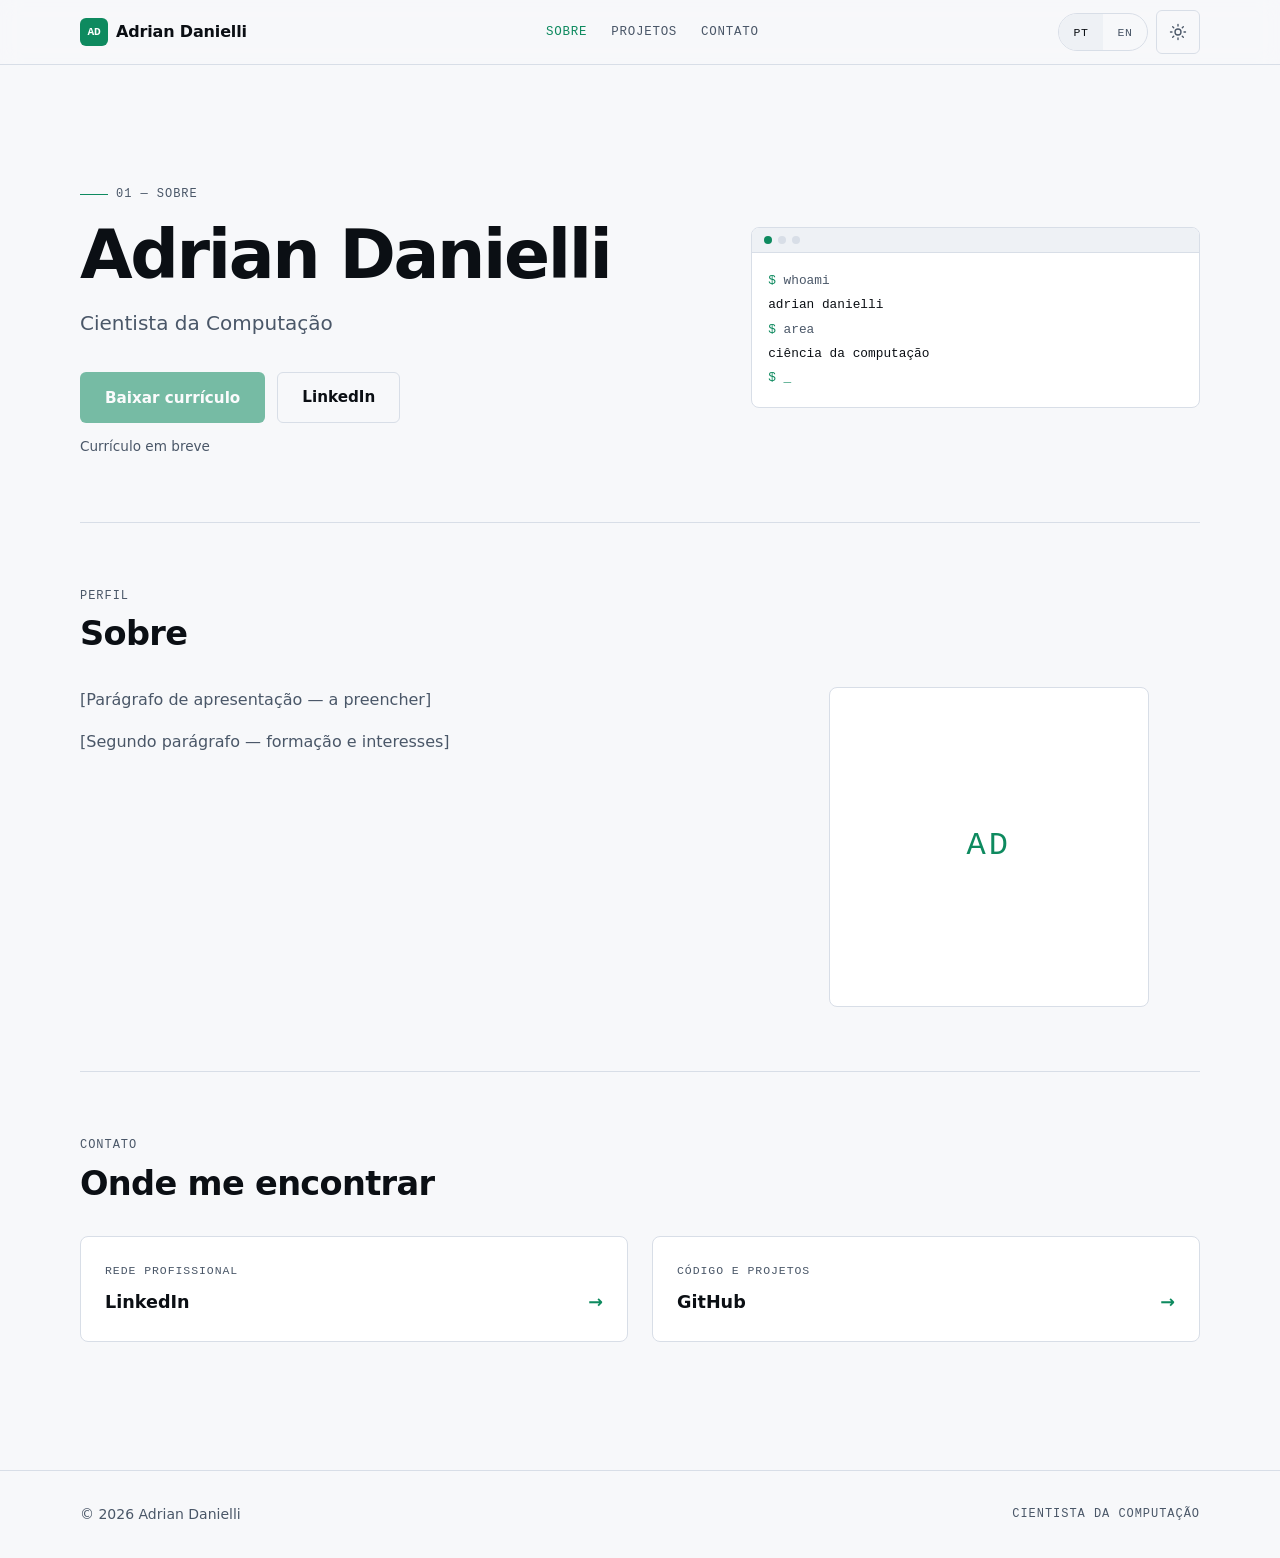
==== index.html @ 0a2da159 "feat: site pessoal com três páginas em PT e EN" ====
<!doctype html>
<html lang="pt-BR">
<head>
  <meta charset="utf-8">
  <meta name="viewport" content="width=device-width, initial-scale=1">
  <title>Adrian Danielli — Cientista da Computação</title>
  <meta name="description" content="Portfólio de Adrian Danielli, Cientista da Computação. Projetos, formação e contato.">
  <link rel="canonical" href="https://danielli-adrian.github.io/">
  <link rel="icon" href="./favicon.svg" type="image/svg+xml">
  <link rel="alternate" hreflang="pt-BR" href="https://danielli-adrian.github.io/">
  <link rel="alternate" hreflang="en" href="https://danielli-adrian.github.io/en/">
  <link rel="alternate" hreflang="x-default" href="https://danielli-adrian.github.io/">

  <meta property="og:type" content="website">
  <meta property="og:title" content="Adrian Danielli — Cientista da Computação">
  <meta property="og:description" content="Portfólio de Adrian Danielli, Cientista da Computação. Projetos, formação e contato.">
  <meta property="og:url" content="https://danielli-adrian.github.io/">
  <meta property="og:image" content="https://danielli-adrian.github.io/assets/img/og-image.svg">
  <meta property="og:locale" content="pt_BR">
  <meta name="twitter:card" content="summary_large_image">

  <link rel="stylesheet" href="./assets/css/styles.css">
  <script type="application/ld+json">
  {
    "@context": "https://schema.org",
    "@type": "Person",
    "name": "Adrian Danielli",
    "jobTitle": "Cientista da Computação",
    "url": "https://danielli-adrian.github.io/",
    "sameAs": [
      "https://www.linkedin.com/in/adrian-danielli/",
      "https://github.com/Danielli-Adrian"
    ]
  }
  </script>
</head>
<body>
  <a class="skip-link" href="#conteudo">Pular para o conteúdo</a>

  <header class="site-header">
    <div class="container site-header__inner">
      <a class="brand" href="./index.html" aria-label="AD Adrian Danielli — início">
        <span class="brand__mark" aria-hidden="true">AD</span>
        <span class="brand__nome">Adrian Danielli</span>
      </a>

      <nav class="nav" id="menu-principal" aria-label="Principal">
        <ul class="nav__list">
          <li><a class="nav__link" href="./index.html" aria-current="page">Sobre</a></li>
          <li><a class="nav__link" href="./projetos.html">Projetos</a></li>
          <li><a class="nav__link" href="./contato.html">Contato</a></li>
        </ul>
      </nav>

      <div class="acoes-header">
        <div class="seletor-idioma" role="group" aria-label="Idioma">
          <a class="seletor-idioma__link" href="./index.html" aria-current="true" hreflang="pt-BR" lang="pt-BR">PT</a>
          <a class="seletor-idioma__link" href="./en/index.html" hreflang="en" lang="en">EN</a>
        </div>
        <button class="alternador-tema" type="button" aria-pressed="false" aria-label="Alternar tema">
          <svg class="icone-sol" width="18" height="18" viewBox="0 0 24 24" fill="none" stroke="currentColor" stroke-width="1.8" stroke-linecap="round" aria-hidden="true">
            <circle cx="12" cy="12" r="4"></circle>
            <path d="M12 2v2M12 20v2M4.9 4.9l1.4 1.4M17.7 17.7l1.4 1.4M2 12h2M20 12h2M4.9 19.1l1.4-1.4M17.7 6.3l1.4-1.4"></path>
          </svg>
          <svg class="icone-lua" width="18" height="18" viewBox="0 0 24 24" fill="none" stroke="currentColor" stroke-width="1.8" stroke-linecap="round" stroke-linejoin="round" aria-hidden="true">
            <path d="M21 12.8A8.5 8.5 0 1 1 11.2 3a6.6 6.6 0 0 0 9.8 9.8z"></path>
          </svg>
        </button>
        <button class="nav-toggle" type="button" aria-expanded="false" aria-controls="menu-principal" aria-label="Abrir menu">
          <span></span><span></span><span></span>
        </button>
      </div>
    </div>
  </header>

  <main id="conteudo">
    <section class="hero container">
      <div class="hero__grid">
        <div>
          <p class="hero__eyebrow mono">01 — Sobre</p>
          <h1 class="hero__titulo">Adrian Danielli</h1>
          <p class="hero__cargo">Cientista da Computação</p>

          <div class="hero__acoes">
            <button class="btn btn--primary" type="button" disabled aria-describedby="curriculo-nota">Baixar currículo</button>
            <a class="btn btn--ghost" href="https://www.linkedin.com/in/adrian-danielli/" target="_blank" rel="noopener noreferrer">LinkedIn</a>
          </div>
          <p class="hero__nota" id="curriculo-nota">Currículo em breve</p>
        </div>

        <div class="terminal" aria-hidden="true">
          <div class="terminal__barra">
            <span class="terminal__ponto"></span>
            <span class="terminal__ponto"></span>
            <span class="terminal__ponto"></span>
          </div>
          <div class="terminal__corpo">
            <span class="terminal__linha"><span class="terminal__prompt">$</span> whoami</span>
            <span class="terminal__linha terminal__linha--saida">adrian danielli</span>
            <span class="terminal__linha"><span class="terminal__prompt">$</span> area</span>
            <span class="terminal__linha terminal__linha--saida">ciência da computação</span>
            <span class="terminal__linha"><span class="terminal__prompt">$</span> <span class="terminal__cursor">_</span></span>
          </div>
        </div>
      </div>
    </section>

    <section class="section container" aria-labelledby="sobre-titulo">
      <div class="section__cabecalho">
        <span class="section__eyebrow mono">Perfil</span>
        <h2 class="section__titulo" id="sobre-titulo">Sobre</h2>
      </div>

      <div class="sobre__grid">
        <div class="prose">
          <!-- TODO: preencher [BIO_P1] -->
          <p>[Parágrafo de apresentação — a preencher]</p>
          <!-- TODO: preencher [BIO_P2] -->
          <p>[Segundo parágrafo — formação e interesses]</p>
        </div>

        <!-- TODO: substituir pelo retrato quando houver [FOTO_ALT] -->
        <div class="foto-placeholder" role="img" aria-label="Foto de Adrian Danielli">AD</div>
      </div>
    </section>

    <section class="section container" aria-labelledby="links-titulo">
      <div class="section__cabecalho">
        <span class="section__eyebrow mono">Contato</span>
        <h2 class="section__titulo" id="links-titulo">Onde me encontrar</h2>
      </div>

      <div class="links__grid">
        <a class="cartao-link" href="https://www.linkedin.com/in/adrian-danielli/" target="_blank" rel="noopener noreferrer">
          <span class="cartao-link__rotulo">Rede profissional</span>
          <span class="cartao-link__titulo">LinkedIn <span class="cartao-link__seta" aria-hidden="true">→</span></span>
        </a>
        <a class="cartao-link" href="https://github.com/Danielli-Adrian" target="_blank" rel="noopener noreferrer">
          <span class="cartao-link__rotulo">Código e projetos</span>
          <span class="cartao-link__titulo">GitHub <span class="cartao-link__seta" aria-hidden="true">→</span></span>
        </a>
      </div>
    </section>
  </main>

  <footer class="site-footer">
    <div class="container site-footer__inner">
      <span>© 2026 Adrian Danielli</span>
      <span class="mono">Cientista da Computação</span>
    </div>
  </footer>

  <script src="./assets/js/main.js" defer></script>
</body>
</html>
---- assets/css/styles.css ----
/* =========================================================
   Tokens
   ========================================================= */
:root {
  --bg: #0B0F14;
  --surface: #121821;
  --surface-2: #172030;
  --border: #24303F;
  --text: #E6EDF3;
  --text-muted: #93A1B1;
  --accent: #3DDC97;
  --accent-strong: #2BC084;
  --on-accent: #04231A;

  --font-sans: system-ui, -apple-system, "Segoe UI", Roboto, Arial, sans-serif;
  --font-mono: ui-monospace, "Cascadia Code", Consolas, monospace;

  --space-1: 4px;  --space-2: 8px;  --space-3: 12px; --space-4: 16px;
  --space-5: 24px; --space-6: 32px; --space-7: 48px; --space-8: 64px;
  --space-9: 96px;

  --radius-sm: 6px; --radius-md: 8px; --radius-full: 999px;
  --container: 1120px;
  --transition: 180ms ease-out;
}

[data-theme="light"] {
  --bg: #F7F8FA;
  --surface: #FFFFFF;
  --surface-2: #EEF1F5;
  --border: #D8DEE7;
  --text: #0B0F14;
  --text-muted: #4A5768;
  --accent: #0E8A5F;
  --accent-strong: #0B7350;
  --on-accent: #FFFFFF;
}

/* =========================================================
   Reset e base
   ========================================================= */
*,
*::before,
*::after { box-sizing: border-box; }

html { scroll-behavior: smooth; }

body {
  margin: 0;
  background: var(--bg);
  color: var(--text);
  font-family: var(--font-sans);
  line-height: 1.65;
  -webkit-font-smoothing: antialiased;
}

img, svg { display: block; max-width: 100%; }

h1, h2, h3, p { margin: 0; }

a {
  color: var(--accent);
  text-decoration: none;
}

a:hover {
  text-decoration: underline;
  text-underline-offset: 3px;
}

:focus-visible {
  outline: 2px solid var(--accent);
  outline-offset: 3px;
  border-radius: 2px;
}

::selection {
  background: var(--accent);
  color: var(--on-accent);
}

.container {
  width: min(100% - 40px, var(--container));
  margin-inline: auto;
}

.mono {
  font-family: var(--font-mono);
  font-size: 0.75rem;
  letter-spacing: 0.08em;
  text-transform: uppercase;
}

.sr-only {
  position: absolute;
  width: 1px; height: 1px;
  padding: 0; margin: -1px;
  overflow: hidden;
  clip: rect(0 0 0 0);
  white-space: nowrap;
  border: 0;
}

.skip-link {
  position: absolute;
  top: -100px;
  left: var(--space-4);
  z-index: 100;
  padding: var(--space-3) var(--space-4);
  background: var(--accent);
  color: var(--on-accent);
  border-radius: var(--radius-sm);
  font-weight: 600;
}

.skip-link:focus { top: var(--space-4); }

/* =========================================================
   Header
   ========================================================= */
.site-header {
  position: sticky;
  top: 0;
  z-index: 50;
  background: var(--bg);
  background: color-mix(in srgb, var(--bg) 88%, transparent);
  backdrop-filter: blur(10px);
  border-bottom: 1px solid var(--border);
}

.site-header__inner {
  display: flex;
  align-items: center;
  justify-content: space-between;
  gap: var(--space-4);
  min-height: 64px;
}

.brand {
  display: inline-flex;
  align-items: center;
  gap: var(--space-2);
  color: var(--text);
  font-weight: 600;
  letter-spacing: -0.01em;
}

.brand:hover { text-decoration: none; }

.brand__mark {
  display: grid;
  place-items: center;
  width: 28px;
  height: 28px;
  background: var(--accent);
  color: var(--on-accent);
  border-radius: var(--radius-sm);
  font-family: var(--font-mono);
  font-size: 0.7rem;
  font-weight: 700;
}

.nav__list {
  display: flex;
  align-items: center;
  gap: var(--space-5);
  margin: 0;
  padding: 0;
  list-style: none;
}

.nav__link {
  display: inline-block;
  padding: var(--space-1) 0;
  color: var(--text-muted);
  font-family: var(--font-mono);
  font-size: 0.78rem;
  letter-spacing: 0.06em;
  text-transform: uppercase;
  transition: color var(--transition);
}

.nav__link:hover { color: var(--text); text-decoration: none; }

.nav__link[aria-current="page"] { color: var(--accent); }

.acoes-header {
  display: flex;
  align-items: center;
  gap: var(--space-2);
}

.seletor-idioma {
  display: inline-flex;
  border: 1px solid var(--border);
  border-radius: var(--radius-full);
  overflow: hidden;
}

.seletor-idioma__link {
  display: grid;
  place-items: center;
  min-width: 44px;
  min-height: 36px;
  padding: 0 var(--space-3);
  color: var(--text-muted);
  font-family: var(--font-mono);
  font-size: 0.72rem;
  letter-spacing: 0.06em;
}

.seletor-idioma__link:hover { color: var(--text); text-decoration: none; }

.seletor-idioma__link[aria-current] {
  background: var(--surface-2);
  color: var(--text);
}

.alternador-tema,
.nav-toggle {
  display: grid;
  place-items: center;
  width: 44px;
  height: 44px;
  padding: 0;
  background: transparent;
  color: var(--text-muted);
  border: 1px solid var(--border);
  border-radius: var(--radius-sm);
  cursor: pointer;
  transition: color var(--transition), border-color var(--transition);
}

.alternador-tema:hover,
.nav-toggle:hover {
  color: var(--accent);
  border-color: var(--accent);
}

.icone-sol { display: none; }
.icone-lua { display: block; }

[data-theme="light"] .icone-sol { display: block; }
[data-theme="light"] .icone-lua { display: none; }

.nav-toggle {
  display: none;
  width: 44px;
  height: 44px;
}

.nav-toggle span {
  display: block;
  width: 18px;
  height: 2px;
  background: currentColor;
  transition: transform var(--transition), opacity var(--transition);
}

.nav-toggle span + span { margin-top: 4px; }

.nav-toggle[aria-expanded="true"] span:nth-child(1) { transform: translateY(6px) rotate(45deg); }
.nav-toggle[aria-expanded="true"] span:nth-child(2) { opacity: 0; }
.nav-toggle[aria-expanded="true"] span:nth-child(3) { transform: translateY(-6px) rotate(-45deg); }

/* =========================================================
   Componentes
   ========================================================= */
.btn {
  display: inline-flex;
  align-items: center;
  justify-content: center;
  gap: var(--space-2);
  min-height: 44px;
  padding: var(--space-3) var(--space-5);
  border: 1px solid transparent;
  border-radius: var(--radius-sm);
  font-family: inherit;
  font-size: 0.95rem;
  font-weight: 600;
  cursor: pointer;
  transition: background var(--transition), border-color var(--transition), color var(--transition);
}

.btn:hover { text-decoration: none; }

.btn--primary {
  background: var(--accent);
  color: var(--on-accent);
}

.btn--primary:hover:not(:disabled) { background: var(--accent-strong); }

.btn--ghost {
  background: transparent;
  border-color: var(--border);
  color: var(--text);
}

.btn--ghost:hover { border-color: var(--accent); color: var(--accent); }

.btn:disabled {
  opacity: 0.55;
  cursor: not-allowed;
}

.btn:disabled:hover { background: var(--accent); color: var(--on-accent); }

.hero {
  padding-block: clamp(56px, 9vw, 112px) var(--space-8);
}

.hero__grid {
  display: grid;
  grid-template-columns: 1.15fr 0.85fr;
  align-items: center;
  gap: var(--space-8);
}

.hero__eyebrow {
  display: inline-flex;
  align-items: center;
  gap: var(--space-2);
  margin-bottom: var(--space-4);
  color: var(--text-muted);
}

.hero__eyebrow::before {
  content: "";
  width: 28px;
  height: 1px;
  background: var(--accent);
}

.hero__titulo {
  font-size: clamp(2.6rem, 6.5vw, 4.25rem);
  line-height: 1.04;
  letter-spacing: -0.035em;
  font-weight: 700;
}

.hero__cargo {
  margin-top: var(--space-4);
  color: var(--text-muted);
  font-size: clamp(1.05rem, 2vw, 1.25rem);
}

.hero__acoes {
  display: flex;
  flex-wrap: wrap;
  gap: var(--space-3);
  margin-top: var(--space-6);
}

.hero__nota {
  margin-top: var(--space-3);
  color: var(--text-muted);
  font-size: 0.85rem;
}

.terminal {
  background: var(--surface);
  border: 1px solid var(--border);
  border-radius: var(--radius-md);
  font-family: var(--font-mono);
  font-size: 0.8rem;
  line-height: 1.9;
  overflow: hidden;
}

.terminal__barra {
  display: flex;
  align-items: center;
  gap: 6px;
  padding: var(--space-2) var(--space-3);
  border-bottom: 1px solid var(--border);
  background: var(--surface-2);
}

.terminal__ponto {
  width: 8px;
  height: 8px;
  border-radius: var(--radius-full);
  background: var(--border);
}

.terminal__ponto:first-child { background: var(--accent); }

.terminal__corpo { padding: var(--space-4); }

.terminal__linha { display: block; color: var(--text-muted); }
.terminal__linha--saida { color: var(--text); }
.terminal__prompt { color: var(--accent); }

.terminal__cursor { color: var(--accent); }

.section {
  padding-block: var(--space-8);
  border-top: 1px solid var(--border);
}

.section__cabecalho { margin-bottom: var(--space-6); }

.section__eyebrow {
  display: block;
  margin-bottom: var(--space-2);
  color: var(--text-muted);
}

.section__titulo {
  font-size: clamp(1.6rem, 3vw, 2.1rem);
  line-height: 1.2;
  letter-spacing: -0.02em;
}

.sobre__grid {
  display: grid;
  grid-template-columns: 1.2fr 0.8fr;
  gap: var(--space-8);
  align-items: start;
}

.prose {
  max-width: 62ch;
  color: var(--text-muted);
}

.prose p + p { margin-top: var(--space-4); }

.foto-placeholder {
  display: grid;
  place-items: center;
  aspect-ratio: 1 / 1;
  width: 100%;
  max-width: 320px;
  margin-inline: auto;
  background: var(--surface);
  border: 1px solid var(--border);
  border-radius: var(--radius-md);
  color: var(--accent);
  font-family: var(--font-mono);
  font-size: 2rem;
  letter-spacing: 0.1em;
}

.links__grid,
.grade-projetos,
.grade-contato {
  display: grid;
  gap: var(--space-5);
}

.links__grid,
.grade-contato { grid-template-columns: repeat(2, minmax(0, 1fr)); }

.grade-projetos { grid-template-columns: repeat(3, minmax(0, 1fr)); }

.cartao-link,
.cartao-contato {
  display: flex;
  flex-direction: column;
  gap: var(--space-2);
  padding: var(--space-5);
  background: var(--surface);
  border: 1px solid var(--border);
  border-radius: var(--radius-md);
  color: var(--text);
  transition: border-color var(--transition), transform var(--transition);
}

.cartao-link:hover,
.cartao-contato:hover {
  border-color: var(--accent);
  text-decoration: none;
  transform: translateY(-2px);
}

.cartao-link__rotulo,
.cartao-contato__rotulo {
  color: var(--text-muted);
  font-family: var(--font-mono);
  font-size: 0.72rem;
  letter-spacing: 0.08em;
  text-transform: uppercase;
}

.cartao-link__titulo,
.cartao-contato__titulo {
  display: flex;
  align-items: center;
  justify-content: space-between;
  gap: var(--space-3);
  font-size: 1.1rem;
  font-weight: 600;
}

.cartao-link__seta { color: var(--accent); }

.card-projeto {
  display: flex;
  flex-direction: column;
  gap: var(--space-3);
  min-height: 200px;
  padding: var(--space-5);
  background: var(--surface);
  border: 1px solid var(--border);
  border-radius: var(--radius-md);
  transition: border-color var(--transition);
}

.card-projeto:hover { border-color: var(--accent); }

.card-projeto__titulo { font-size: 1.15rem; }

.card-projeto__desc { color: var(--text-muted); }

.card-projeto__link { margin-top: auto; font-weight: 600; }

.estado-vazio {
  max-width: 640px;
  margin-inline: auto;
  padding: var(--space-7) var(--space-5);
  border: 1px dashed var(--border);
  border-radius: var(--radius-md);
  text-align: center;
}

.estado-vazio__titulo {
  margin-bottom: var(--space-2);
  font-size: 1.25rem;
}

.estado-vazio__texto { color: var(--text-muted); }

.estado-vazio__acao { margin-top: var(--space-5); }

.pagina-topo { padding-block: var(--space-8) var(--space-6); }

.pagina-topo__titulo {
  font-size: clamp(2rem, 4.5vw, 3rem);
  line-height: 1.1;
  letter-spacing: -0.03em;
}

.pagina-topo__texto {
  margin-top: var(--space-4);
  max-width: 60ch;
  color: var(--text-muted);
}

.contato__curriculo {
  margin-top: var(--space-7);
  padding-top: var(--space-6);
  border-top: 1px solid var(--border);
}

.site-footer {
  margin-top: var(--space-8);
  padding-block: var(--space-6);
  border-top: 1px solid var(--border);
  color: var(--text-muted);
  font-size: 0.875rem;
}

.site-footer__inner {
  display: flex;
  flex-wrap: wrap;
  align-items: center;
  justify-content: space-between;
  gap: var(--space-3);
}

/* =========================================================
   Responsivo
   ========================================================= */
@media (max-width: 1023px) {
  .grade-projetos { grid-template-columns: repeat(2, minmax(0, 1fr)); }
}

@media (max-width: 900px) {
  .hero__grid { grid-template-columns: 1fr; gap: var(--space-7); }
  .terminal { max-width: 520px; }
  .sobre__grid { grid-template-columns: 1fr; }
  .foto-placeholder { max-width: 260px; margin-inline: 0; }
}

@media (max-width: 767px) {
  .nav {
    position: absolute;
    top: 100%;
    left: 0;
    right: 0;
    display: none;
    padding: var(--space-4) 0;
    background: var(--surface);
    border-bottom: 1px solid var(--border);
  }

  .nav--aberto { display: block; }

  .nav__list {
    flex-direction: column;
    align-items: stretch;
    gap: 0;
    width: min(100% - 40px, var(--container));
    margin-inline: auto;
  }

  .nav__link {
    display: block;
    min-height: 44px;
    padding: var(--space-3) 0;
    font-size: 0.85rem;
  }

  .nav-toggle { display: flex; flex-direction: column; justify-content: center; }

  .brand__nome { display: none; }
}

@media (max-width: 640px) {
  .links__grid,
  .grade-contato,
  .grade-projetos { grid-template-columns: 1fr; }

  .hero { padding-block: var(--space-7) var(--space-6); }

  .site-footer__inner { flex-direction: column; align-items: flex-start; }
}

@media (prefers-reduced-motion: reduce) {
  html { scroll-behavior: auto; }

  *,
  *::before,
  *::after {
    transition: none !important;
    animation: none !important;
  }
}
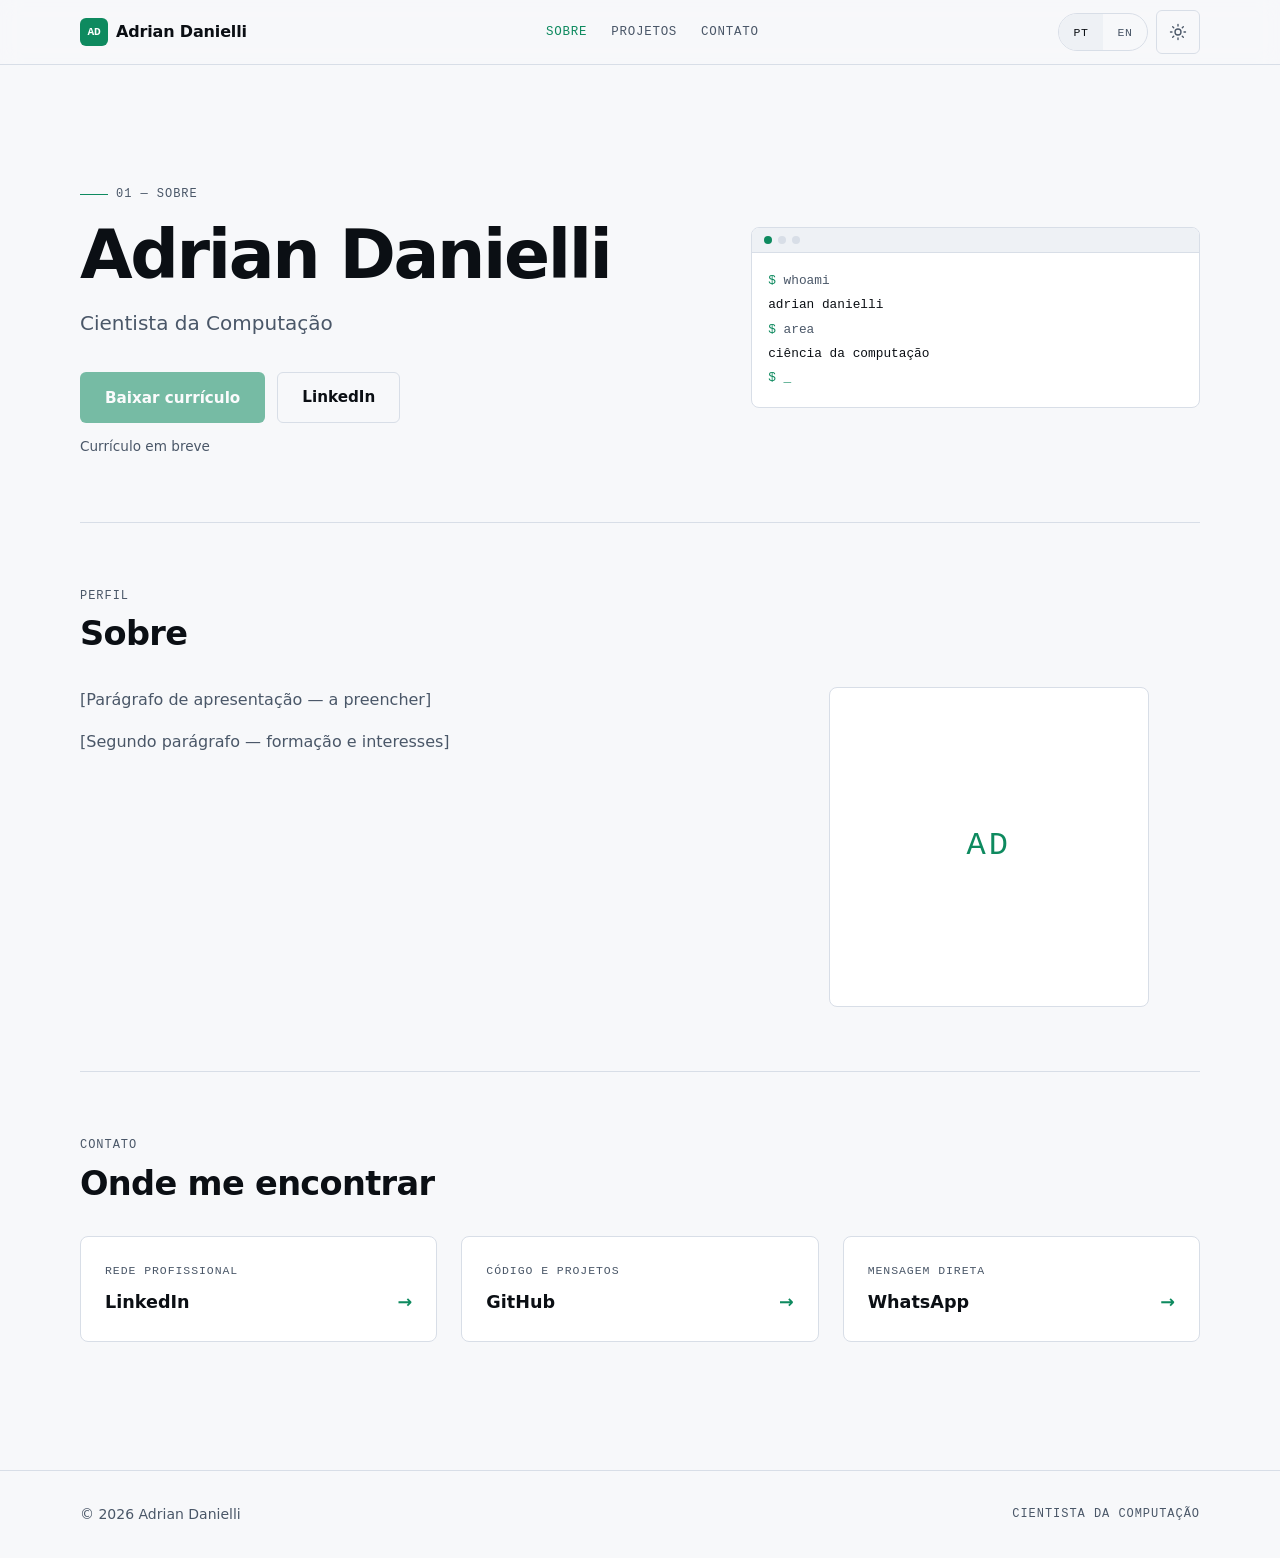
==== commit bd8b41e1: "feat: adicionar cartao de contato do WhatsApp na home e contato" ====
--- a/index.html
+++ b/index.html
@@ -139,6 +139,10 @@
           <span class="cartao-link__rotulo">Código e projetos</span>
           <span class="cartao-link__titulo">GitHub <span class="cartao-link__seta" aria-hidden="true">→</span></span>
         </a>
+        <a class="cartao-link" href="https://wa.me/5599999999999" target="_blank" rel="noopener noreferrer">
+          <span class="cartao-link__rotulo">Mensagem direta</span>
+          <span class="cartao-link__titulo">WhatsApp <span class="cartao-link__seta" aria-hidden="true">→</span></span>
+        </a>
       </div>
     </section>
   </main>
--- a/assets/css/styles.css
+++ b/assets/css/styles.css
@@ -451,7 +451,7 @@
 }
 
 .links__grid,
-.grade-contato { grid-template-columns: repeat(2, minmax(0, 1fr)); }
+.grade-contato { grid-template-columns: repeat(3, minmax(0, 1fr)); }
 
 .grade-projetos { grid-template-columns: repeat(3, minmax(0, 1fr)); }
 
@@ -582,6 +582,8 @@
   .terminal { max-width: 520px; }
   .sobre__grid { grid-template-columns: 1fr; }
   .foto-placeholder { max-width: 260px; margin-inline: 0; }
+  .links__grid,
+  .grade-contato { grid-template-columns: repeat(auto-fit, minmax(220px, 1fr)); }
 }
 
 @media (max-width: 767px) {
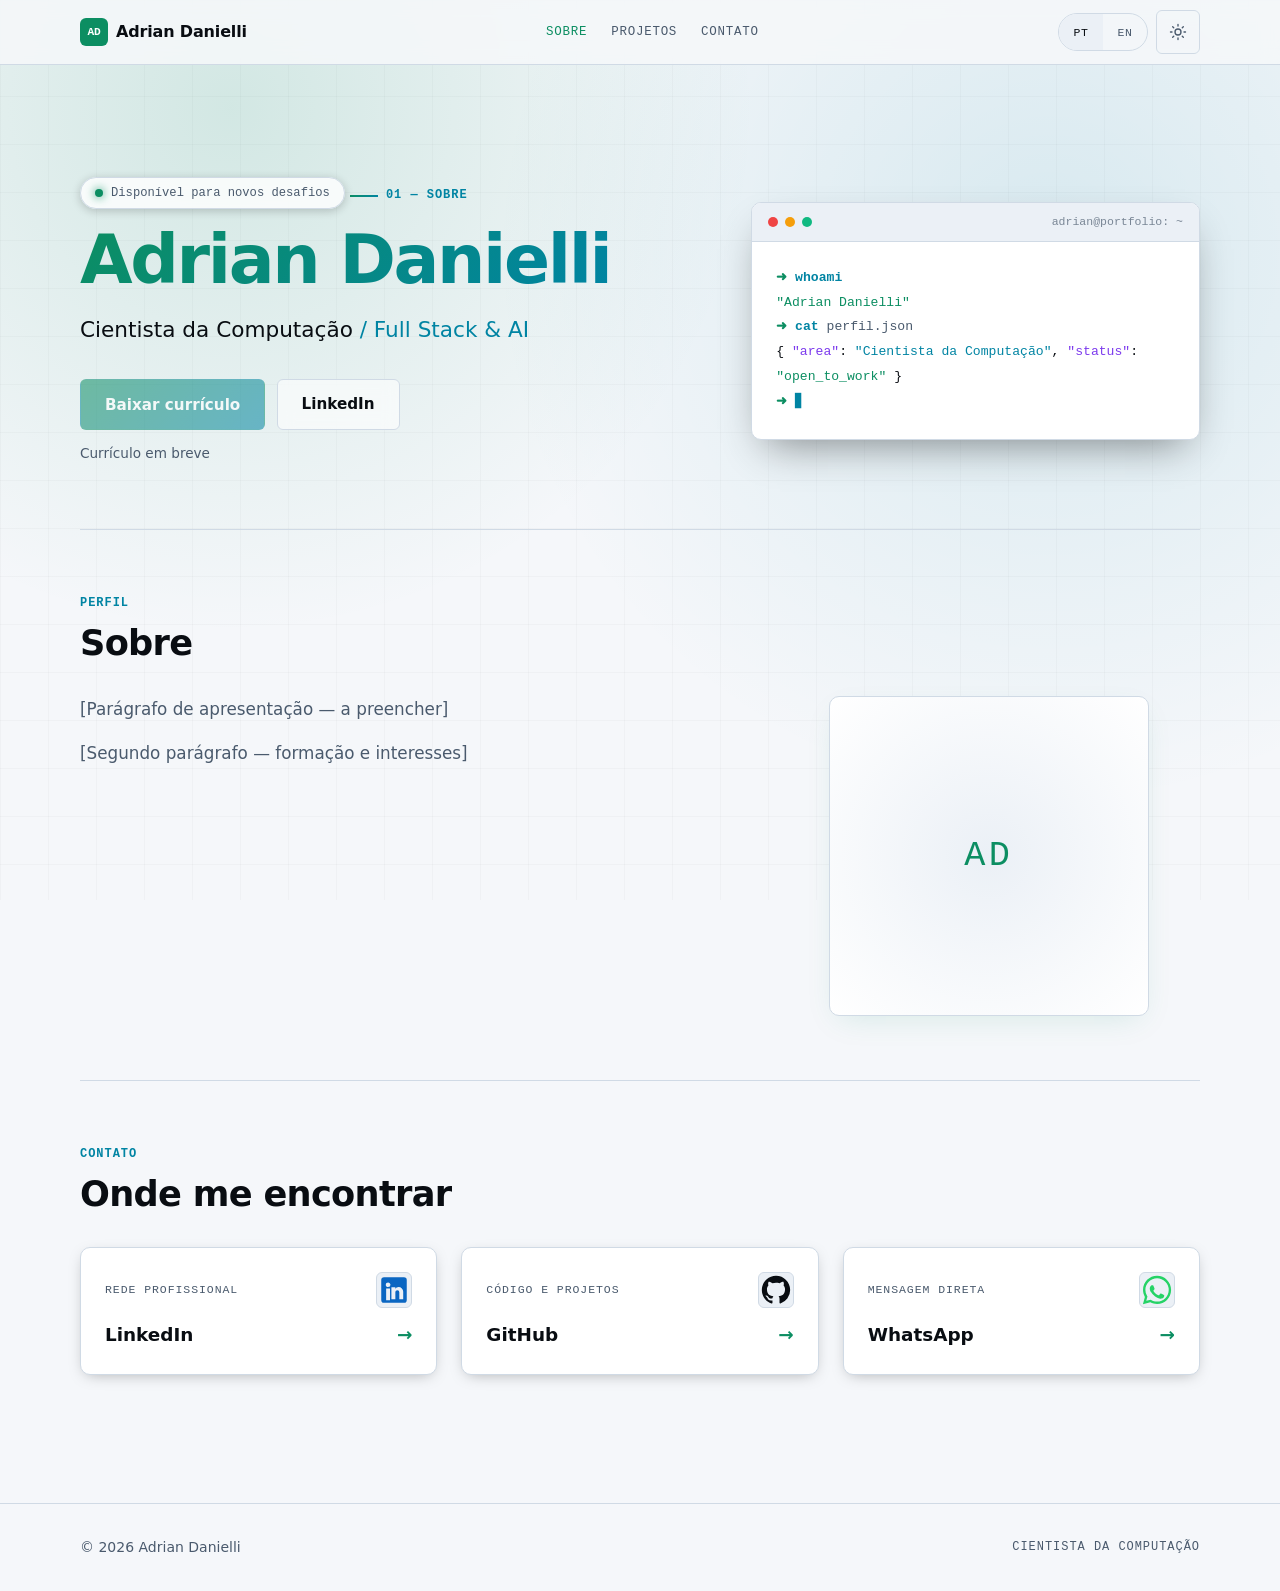
==== commit b9c37e01: "feat: identidade visual vibrante com gradientes, luz de fundo e icones de marca" ====
--- a/index.html
+++ b/index.html
@@ -77,9 +77,13 @@
     <section class="hero container">
       <div class="hero__grid">
         <div>
+          <div class="status-pill">
+            <span class="status-pill__ponto" aria-hidden="true"></span>
+            <span>Disponível para novos desafios</span>
+          </div>
           <p class="hero__eyebrow mono">01 — Sobre</p>
           <h1 class="hero__titulo">Adrian Danielli</h1>
-          <p class="hero__cargo">Cientista da Computação</p>
+          <p class="hero__cargo">Cientista da Computação <span>/ Full Stack & AI</span></p>
 
           <div class="hero__acoes">
             <button class="btn btn--primary" type="button" disabled aria-describedby="curriculo-nota">Baixar currículo</button>
@@ -90,16 +94,17 @@
 
         <div class="terminal" aria-hidden="true">
           <div class="terminal__barra">
-            <span class="terminal__ponto"></span>
-            <span class="terminal__ponto"></span>
-            <span class="terminal__ponto"></span>
+            <span class="terminal__ponto terminal__ponto--fechar"></span>
+            <span class="terminal__ponto terminal__ponto--minimizar"></span>
+            <span class="terminal__ponto terminal__ponto--expandir"></span>
+            <span class="terminal__aba">adrian@portfolio: ~</span>
           </div>
           <div class="terminal__corpo">
-            <span class="terminal__linha"><span class="terminal__prompt">$</span> whoami</span>
-            <span class="terminal__linha terminal__linha--saida">adrian danielli</span>
-            <span class="terminal__linha"><span class="terminal__prompt">$</span> area</span>
-            <span class="terminal__linha terminal__linha--saida">ciência da computação</span>
-            <span class="terminal__linha"><span class="terminal__prompt">$</span> <span class="terminal__cursor">_</span></span>
+            <span class="terminal__linha"><span class="terminal__prompt">➜</span> <span class="syntax-cmd">whoami</span></span>
+            <span class="terminal__linha terminal__linha--saida"><span class="syntax-string">"Adrian Danielli"</span></span>
+            <span class="terminal__linha"><span class="terminal__prompt">➜</span> <span class="syntax-cmd">cat</span> perfil.json</span>
+            <span class="terminal__linha terminal__linha--saida">{ <span class="syntax-prop">"area"</span>: <span class="syntax-cyan">"Cientista da Computação"</span>, <span class="syntax-prop">"status"</span>: <span class="syntax-accent">"open_to_work"</span> }</span>
+            <span class="terminal__linha"><span class="terminal__prompt">➜</span> <span class="terminal__cursor">▋</span></span>
           </div>
         </div>
       </div>
@@ -132,15 +137,30 @@
 
       <div class="links__grid">
         <a class="cartao-link" href="https://www.linkedin.com/in/adrian-danielli/" target="_blank" rel="noopener noreferrer">
-          <span class="cartao-link__rotulo">Rede profissional</span>
+          <div class="cartao-cabecalho">
+            <span class="cartao-link__rotulo">Rede profissional</span>
+            <svg class="cartao-icone cartao-icone--linkedin" width="20" height="20" viewBox="0 0 24 24" fill="currentColor" aria-hidden="true">
+              <path d="M19 3a2 2 0 0 1 2 2v14a2 2 0 0 1-2 2H5a2 2 0 0 1-2-2V5a2 2 0 0 1 2-2h14m-.5 15.5v-5.3a3.26 3.26 0 0 0-3.26-3.26c-.85 0-1.84.52-2.28 1.3v-1.11h-2.79v8.37h2.79v-4.93c0-.77.62-1.4 1.39-1.4a1.4 1.4 0 0 1 1.4 1.4v4.93h2.75M6.46 10.9v8.37H9.2V10.9H6.46M7.83 6.64a1.66 1.66 0 0 0-1.66 1.66c0 .92.74 1.66 1.66 1.66a1.66 1.66 0 0 0 1.66-1.66c0-.92-.74-1.66-1.66-1.66z"/>
+            </svg>
+          </div>
           <span class="cartao-link__titulo">LinkedIn <span class="cartao-link__seta" aria-hidden="true">→</span></span>
         </a>
         <a class="cartao-link" href="https://github.com/Danielli-Adrian" target="_blank" rel="noopener noreferrer">
-          <span class="cartao-link__rotulo">Código e projetos</span>
+          <div class="cartao-cabecalho">
+            <span class="cartao-link__rotulo">Código e projetos</span>
+            <svg class="cartao-icone cartao-icone--github" width="20" height="20" viewBox="0 0 24 24" fill="currentColor" aria-hidden="true">
+              <path fill-rule="evenodd" clip-rule="evenodd" d="M12 2C6.477 2 2 6.484 2 12.017c0 4.425 2.865 8.18 6.839 9.504.5.092.682-.217.682-.483 0-.237-.008-.868-.013-1.703-2.782.605-3.369-1.343-3.369-1.343-.454-1.158-1.11-1.466-1.11-1.466-.908-.62.069-.608.069-.608 1.003.07 1.53 1.032 1.53 1.032.892 1.53 2.341 1.088 2.91.832.092-.647.35-1.088.636-1.338-2.22-.253-4.555-1.113-4.555-4.951 0-1.093.39-1.988 1.029-2.688-.103-.253-.446-1.272.098-2.65 0 0 .84-.27 2.75 1.026A9.564 9.564 0 0112 6.844c.85.004 1.705.115 2.504.337 1.909-1.296 2.747-1.027 2.747-1.027.546 1.379.202 2.398.1 2.651.64.7 1.028 1.595 1.028 2.688 0 3.848-2.339 4.695-4.566 4.943.359.309.678.92.678 1.855 0 1.338-.012 2.419-.012 2.747 0 .268.18.58.688.482A10.019 10.019 0 0022 12.017C22 6.484 17.522 2 12 2z"/>
+            </svg>
+          </div>
           <span class="cartao-link__titulo">GitHub <span class="cartao-link__seta" aria-hidden="true">→</span></span>
         </a>
         <a class="cartao-link" href="https://wa.me/5599999999999" target="_blank" rel="noopener noreferrer">
-          <span class="cartao-link__rotulo">Mensagem direta</span>
+          <div class="cartao-cabecalho">
+            <span class="cartao-link__rotulo">Mensagem direta</span>
+            <svg class="cartao-icone cartao-icone--whatsapp" width="20" height="20" viewBox="0 0 24 24" fill="currentColor" aria-hidden="true">
+              <path d="M12.04 2c-5.46 0-9.91 4.45-9.91 9.91 0 1.75.46 3.45 1.32 4.95L2.05 22l5.25-1.38c1.45.79 3.08 1.21 4.74 1.21 5.46 0 9.91-4.45 9.91-9.91 0-2.65-1.03-5.14-2.9-7.01A9.816 9.816 0 0 0 12.04 2m.01 1.67c2.2 0 4.26.86 5.82 2.42a8.225 8.225 0 0 1 2.41 5.83c0 4.54-3.7 8.24-8.24 8.24-1.48 0-2.93-.39-4.19-1.15l-.3-.18-3.12.82.83-3.04-.2-.31a8.19 8.19 0 0 1-1.26-4.38c0-4.54 3.7-8.24 8.24-8.24m4.52 11.66c-.25-.13-1.47-.72-1.7-.81-.23-.08-.39-.13-.56.13-.17.25-.64.81-.79.97-.14.17-.29.19-.54.06-.25-.13-1.06-.39-2.03-1.24-.75-.67-1.26-1.5-1.41-1.75-.14-.25-.02-.38.11-.51.11-.11.25-.29.37-.43.13-.15.17-.25.25-.42.08-.17.04-.31-.02-.44-.06-.13-.56-1.34-.76-1.84-.2-.49-.4-.42-.56-.43h-.48c-.17 0-.44.06-.67.31-.23.25-.88.86-.88 2.1 0 1.24.9 2.44 1.03 2.61.13.17 1.78 2.71 4.3 3.8.6.26 1.07.41 1.44.53.61.19 1.16.17 1.6.1.49-.07 1.47-.6 1.68-1.18.21-.58.21-1.07.15-1.18-.07-.12-.23-.19-.48-.31z"/>
+            </svg>
+          </div>
           <span class="cartao-link__titulo">WhatsApp <span class="cartao-link__seta" aria-hidden="true">→</span></span>
         </a>
       </div>
--- a/assets/css/styles.css
+++ b/assets/css/styles.css
@@ -2,15 +2,20 @@
    Tokens
    ========================================================= */
 :root {
-  --bg: #0B0F14;
-  --surface: #121821;
-  --surface-2: #172030;
-  --border: #24303F;
-  --text: #E6EDF3;
-  --text-muted: #93A1B1;
+  --bg: #090D12;
+  --surface: #101622;
+  --surface-2: #162030;
+  --border: #223247;
+  --text: #F0F4F8;
+  --text-muted: #8FA2B7;
   --accent: #3DDC97;
+  --accent-cyan: #00E5FF;
+  --accent-purple: #A78BFA;
   --accent-strong: #2BC084;
   --on-accent: #04231A;
+  --accent-gradient: linear-gradient(135deg, #3DDC97 0%, #00E5FF 100%);
+  --accent-glow: rgba(61, 220, 151, 0.22);
+  --accent-cyan-glow: rgba(0, 229, 255, 0.18);
 
   --font-sans: system-ui, -apple-system, "Segoe UI", Roboto, Arial, sans-serif;
   --font-mono: ui-monospace, "Cascadia Code", Consolas, monospace;
@@ -19,21 +24,26 @@
   --space-5: 24px; --space-6: 32px; --space-7: 48px; --space-8: 64px;
   --space-9: 96px;
 
-  --radius-sm: 6px; --radius-md: 8px; --radius-full: 999px;
+  --radius-sm: 6px; --radius-md: 10px; --radius-full: 999px;
   --container: 1120px;
-  --transition: 180ms ease-out;
+  --transition: 200ms ease-out;
 }
 
 [data-theme="light"] {
-  --bg: #F7F8FA;
+  --bg: #F5F7FA;
   --surface: #FFFFFF;
-  --surface-2: #EEF1F5;
-  --border: #D8DEE7;
-  --text: #0B0F14;
-  --text-muted: #4A5768;
-  --accent: #0E8A5F;
-  --accent-strong: #0B7350;
+  --surface-2: #EBF0F6;
+  --border: #D0DAE5;
+  --text: #090D12;
+  --text-muted: #4A5A6D;
+  --accent: #0C8E62;
+  --accent-cyan: #0084A3;
+  --accent-purple: #7C3AED;
+  --accent-strong: #0A734F;
   --on-accent: #FFFFFF;
+  --accent-gradient: linear-gradient(135deg, #0C8E62 0%, #0084A3 100%);
+  --accent-glow: rgba(12, 142, 98, 0.15);
+  --accent-cyan-glow: rgba(0, 132, 163, 0.12);
 }
 
 /* =========================================================
@@ -47,11 +57,26 @@
 
 body {
   margin: 0;
-  background: var(--bg);
+  background-color: var(--bg);
+  background-image: 
+    radial-gradient(circle at 18% 12%, var(--accent-glow) 0%, transparent 40%),
+    radial-gradient(circle at 82% 28%, var(--accent-cyan-glow) 0%, transparent 45%),
+    linear-gradient(to right, rgba(255, 255, 255, 0.02) 1px, transparent 1px),
+    linear-gradient(to bottom, rgba(255, 255, 255, 0.02) 1px, transparent 1px);
+  background-size: 100% 100%, 100% 100%, 48px 48px, 48px 48px;
+  background-attachment: fixed;
   color: var(--text);
   font-family: var(--font-sans);
   line-height: 1.65;
   -webkit-font-smoothing: antialiased;
+}
+
+[data-theme="light"] body {
+  background-image: 
+    radial-gradient(circle at 18% 12%, var(--accent-glow) 0%, transparent 40%),
+    radial-gradient(circle at 82% 28%, var(--accent-cyan-glow) 0%, transparent 45%),
+    linear-gradient(to right, rgba(0, 0, 0, 0.025) 1px, transparent 1px),
+    linear-gradient(to bottom, rgba(0, 0, 0, 0.025) 1px, transparent 1px);
 }
 
 img, svg { display: block; max-width: 100%; }
@@ -285,26 +310,74 @@
 .btn:hover { text-decoration: none; }
 
 .btn--primary {
-  background: var(--accent);
+  background: var(--accent-gradient);
   color: var(--on-accent);
-}
-
-.btn--primary:hover:not(:disabled) { background: var(--accent-strong); }
+  box-shadow: 0 4px 16px -4px var(--accent-glow);
+  font-weight: 600;
+}
+
+.btn--primary:hover:not(:disabled) {
+  filter: brightness(1.08);
+  box-shadow: 0 6px 22px -3px var(--accent-glow);
+  transform: translateY(-1px);
+}
 
 .btn--ghost {
-  background: transparent;
+  background: color-mix(in srgb, var(--surface) 60%, transparent);
   border-color: var(--border);
   color: var(--text);
-}
-
-.btn--ghost:hover { border-color: var(--accent); color: var(--accent); }
+  backdrop-filter: blur(8px);
+}
+
+.btn--ghost:hover {
+  border-color: var(--accent-cyan);
+  color: var(--accent-cyan);
+  box-shadow: 0 0 16px -4px var(--accent-cyan-glow);
+  transform: translateY(-1px);
+}
 
 .btn:disabled {
   opacity: 0.55;
   cursor: not-allowed;
-}
-
-.btn:disabled:hover { background: var(--accent); color: var(--on-accent); }
+  box-shadow: none;
+}
+
+.btn:disabled:hover {
+  background: var(--accent-gradient);
+  color: var(--on-accent);
+  filter: none;
+  transform: none;
+}
+
+.status-pill {
+  display: inline-flex;
+  align-items: center;
+  gap: var(--space-2);
+  padding: 5px 14px;
+  margin-bottom: var(--space-4);
+  background: color-mix(in srgb, var(--surface) 80%, transparent);
+  border: 1px solid var(--border);
+  border-radius: var(--radius-full);
+  font-family: var(--font-mono);
+  font-size: 0.76rem;
+  color: var(--text-muted);
+  box-shadow: 0 2px 10px rgba(0, 0, 0, 0.2);
+  backdrop-filter: blur(8px);
+}
+
+.status-pill__ponto {
+  width: 8px;
+  height: 8px;
+  border-radius: var(--radius-full);
+  background: var(--accent);
+  box-shadow: 0 0 10px var(--accent);
+  animation: pulso-status 2.2s infinite ease-in-out;
+}
+
+@keyframes pulso-status {
+  0%, 100% { opacity: 1; transform: scale(1); }
+  50% { opacity: 0.35; transform: scale(0.8); }
+}
 
 .hero {
   padding-block: clamp(56px, 9vw, 112px) var(--space-8);
@@ -321,28 +394,38 @@
   display: inline-flex;
   align-items: center;
   gap: var(--space-2);
-  margin-bottom: var(--space-4);
-  color: var(--text-muted);
+  margin-bottom: var(--space-3);
+  color: var(--accent-cyan);
+  font-weight: 600;
 }
 
 .hero__eyebrow::before {
   content: "";
   width: 28px;
-  height: 1px;
-  background: var(--accent);
+  height: 2px;
+  background: var(--accent-gradient);
 }
 
 .hero__titulo {
   font-size: clamp(2.6rem, 6.5vw, 4.25rem);
   line-height: 1.04;
   letter-spacing: -0.035em;
-  font-weight: 700;
+  font-weight: 800;
+  background: var(--accent-gradient);
+  -webkit-background-clip: text;
+  -webkit-text-fill-color: transparent;
+  display: inline-block;
 }
 
 .hero__cargo {
   margin-top: var(--space-4);
-  color: var(--text-muted);
-  font-size: clamp(1.05rem, 2vw, 1.25rem);
+  color: var(--text);
+  font-size: clamp(1.1rem, 2vw, 1.35rem);
+  font-weight: 500;
+}
+
+.hero__cargo span {
+  color: var(--accent-cyan);
 }
 
 .hero__acoes {
@@ -363,36 +446,59 @@
   border: 1px solid var(--border);
   border-radius: var(--radius-md);
   font-family: var(--font-mono);
-  font-size: 0.8rem;
+  font-size: 0.82rem;
   line-height: 1.9;
   overflow: hidden;
+  box-shadow: 0 18px 40px -15px rgba(0, 0, 0, 0.45), 0 0 1px 1px rgba(255, 255, 255, 0.05);
 }
 
 .terminal__barra {
   display: flex;
   align-items: center;
-  gap: 6px;
-  padding: var(--space-2) var(--space-3);
+  gap: 7px;
+  padding: var(--space-2) var(--space-4);
   border-bottom: 1px solid var(--border);
   background: var(--surface-2);
 }
 
 .terminal__ponto {
-  width: 8px;
-  height: 8px;
+  width: 10px;
+  height: 10px;
   border-radius: var(--radius-full);
-  background: var(--border);
-}
-
-.terminal__ponto:first-child { background: var(--accent); }
-
-.terminal__corpo { padding: var(--space-4); }
+}
+
+.terminal__ponto--fechar { background: #EF4444; }
+.terminal__ponto--minimizar { background: #F59E0B; }
+.terminal__ponto--expandir { background: #10B981; }
+
+.terminal__aba {
+  margin-left: auto;
+  color: var(--text-muted);
+  font-size: 0.72rem;
+  opacity: 0.7;
+}
+
+.terminal__corpo { padding: var(--space-5); }
 
 .terminal__linha { display: block; color: var(--text-muted); }
 .terminal__linha--saida { color: var(--text); }
-.terminal__prompt { color: var(--accent); }
-
-.terminal__cursor { color: var(--accent); }
+.terminal__prompt { color: var(--accent); font-weight: bold; }
+
+.syntax-cmd { color: var(--accent-cyan); font-weight: 600; }
+.syntax-string { color: var(--accent); }
+.syntax-prop { color: var(--accent-purple); }
+.syntax-accent { color: var(--accent); }
+.syntax-cyan { color: var(--accent-cyan); }
+
+.terminal__cursor {
+  color: var(--accent-cyan);
+  animation: piscar-cursor 1s infinite step-start;
+}
+
+@keyframes piscar-cursor {
+  0%, 100% { opacity: 1; }
+  50% { opacity: 0; }
+}
 
 .section {
   padding-block: var(--space-8);
@@ -404,13 +510,15 @@
 .section__eyebrow {
   display: block;
   margin-bottom: var(--space-2);
-  color: var(--text-muted);
+  color: var(--accent-cyan);
+  font-weight: 600;
 }
 
 .section__titulo {
-  font-size: clamp(1.6rem, 3vw, 2.1rem);
+  font-size: clamp(1.6rem, 3vw, 2.2rem);
   line-height: 1.2;
   letter-spacing: -0.02em;
+  font-weight: 700;
 }
 
 .sobre__grid {
@@ -423,6 +531,7 @@
 .prose {
   max-width: 62ch;
   color: var(--text-muted);
+  font-size: 1.05rem;
 }
 
 .prose p + p { margin-top: var(--space-4); }
@@ -434,13 +543,15 @@
   width: 100%;
   max-width: 320px;
   margin-inline: auto;
-  background: var(--surface);
+  background: radial-gradient(circle at center, var(--surface-2) 0%, var(--surface) 100%);
   border: 1px solid var(--border);
   border-radius: var(--radius-md);
   color: var(--accent);
   font-family: var(--font-mono);
-  font-size: 2rem;
+  font-size: 2.2rem;
   letter-spacing: 0.1em;
+  box-shadow: 0 10px 30px -10px var(--accent-glow);
+  position: relative;
 }
 
 .links__grid,
@@ -459,20 +570,70 @@
 .cartao-contato {
   display: flex;
   flex-direction: column;
-  gap: var(--space-2);
+  gap: var(--space-3);
   padding: var(--space-5);
   background: var(--surface);
   border: 1px solid var(--border);
   border-radius: var(--radius-md);
   color: var(--text);
-  transition: border-color var(--transition), transform var(--transition);
+  box-shadow: 0 4px 16px -6px rgba(0, 0, 0, 0.35);
+  transition: border-color var(--transition), transform var(--transition), box-shadow var(--transition);
+  position: relative;
+  overflow: hidden;
+}
+
+.cartao-link::before,
+.cartao-contato::before {
+  content: "";
+  position: absolute;
+  top: 0;
+  left: 0;
+  right: 0;
+  height: 2px;
+  background: var(--accent-gradient);
+  opacity: 0;
+  transition: opacity var(--transition);
 }
 
 .cartao-link:hover,
 .cartao-contato:hover {
-  border-color: var(--accent);
+  border-color: var(--accent-cyan);
   text-decoration: none;
-  transform: translateY(-2px);
+  transform: translateY(-4px);
+  box-shadow: 0 12px 28px -8px var(--accent-cyan-glow), 0 0 1px 1px var(--accent-cyan);
+}
+
+.cartao-link:hover::before,
+.cartao-contato:hover::before {
+  opacity: 1;
+}
+
+.cartao-cabecalho {
+  display: flex;
+  align-items: center;
+  justify-content: space-between;
+  gap: var(--space-3);
+}
+
+.cartao-icone {
+  display: grid;
+  place-items: center;
+  width: 36px;
+  height: 36px;
+  border-radius: var(--radius-sm);
+  background: var(--surface-2);
+  border: 1px solid var(--border);
+  color: var(--text);
+  transition: transform var(--transition);
+}
+
+.cartao-icone--linkedin { color: #0A66C2; }
+.cartao-icone--github { color: var(--text); }
+.cartao-icone--whatsapp { color: #25D366; }
+
+.cartao-link:hover .cartao-icone,
+.cartao-contato:hover .cartao-icone {
+  transform: scale(1.1);
 }
 
 .cartao-link__rotulo,
@@ -490,11 +651,20 @@
   align-items: center;
   justify-content: space-between;
   gap: var(--space-3);
-  font-size: 1.1rem;
+  font-size: 1.15rem;
   font-weight: 600;
 }
 
-.cartao-link__seta { color: var(--accent); }
+.cartao-link__seta {
+  color: var(--accent);
+  transition: transform var(--transition), color var(--transition);
+}
+
+.cartao-link:hover .cartao-link__seta,
+.cartao-contato:hover .cartao-link__seta {
+  color: var(--accent-cyan);
+  transform: translateX(4px);
+}
 
 .card-projeto {
   display: flex;
@@ -505,10 +675,17 @@
   background: var(--surface);
   border: 1px solid var(--border);
   border-radius: var(--radius-md);
-  transition: border-color var(--transition);
-}
-
-.card-projeto:hover { border-color: var(--accent); }
+  box-shadow: 0 4px 16px -6px rgba(0, 0, 0, 0.35);
+  transition: border-color var(--transition), transform var(--transition), box-shadow var(--transition);
+  position: relative;
+  overflow: hidden;
+}
+
+.card-projeto:hover {
+  border-color: var(--accent-cyan);
+  transform: translateY(-4px);
+  box-shadow: 0 12px 28px -8px var(--accent-cyan-glow);
+}
 
 .card-projeto__titulo { font-size: 1.15rem; }
 
@@ -523,6 +700,7 @@
   border: 1px dashed var(--border);
   border-radius: var(--radius-md);
   text-align: center;
+  background: color-mix(in srgb, var(--surface) 60%, transparent);
 }
 
 .estado-vazio__titulo {
@@ -540,6 +718,11 @@
   font-size: clamp(2rem, 4.5vw, 3rem);
   line-height: 1.1;
   letter-spacing: -0.03em;
+  font-weight: 800;
+  background: var(--accent-gradient);
+  -webkit-background-clip: text;
+  -webkit-text-fill-color: transparent;
+  display: inline-block;
 }
 
 .pagina-topo__texto {
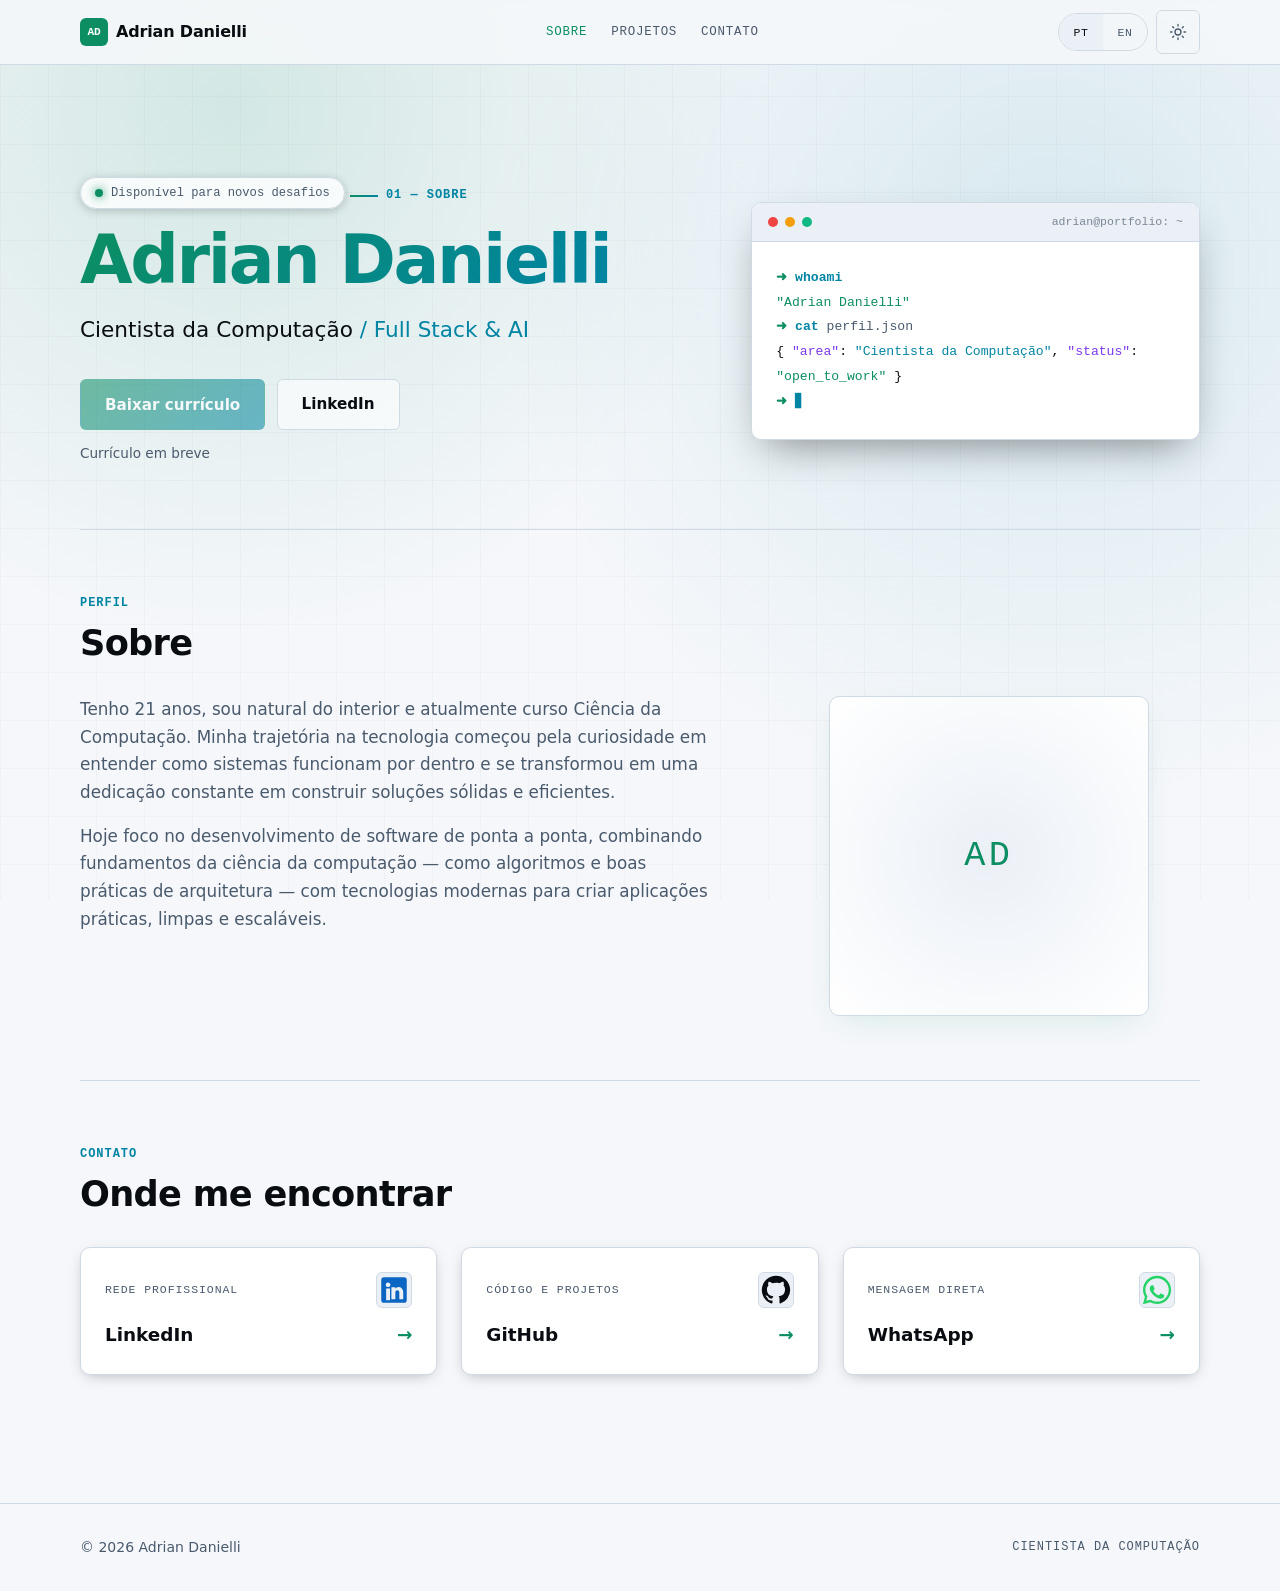
==== commit 46f11e4b: "feat: atualizar numero do WhatsApp e adicionar textos de apresentacao" ====
--- a/index.html
+++ b/index.html
@@ -118,10 +118,8 @@
 
       <div class="sobre__grid">
         <div class="prose">
-          <!-- TODO: preencher [BIO_P1] -->
-          <p>[Parágrafo de apresentação — a preencher]</p>
-          <!-- TODO: preencher [BIO_P2] -->
-          <p>[Segundo parágrafo — formação e interesses]</p>
+          <p>Tenho 21 anos, sou natural do interior e atualmente curso Ciência da Computação. Minha trajetória na tecnologia começou pela curiosidade em entender como sistemas funcionam por dentro e se transformou em uma dedicação constante em construir soluções sólidas e eficientes.</p>
+          <p>Hoje foco no desenvolvimento de software de ponta a ponta, combinando fundamentos da ciência da computação — como algoritmos e boas práticas de arquitetura — com tecnologias modernas para criar aplicações práticas, limpas e escaláveis.</p>
         </div>
 
         <!-- TODO: substituir pelo retrato quando houver [FOTO_ALT] -->
@@ -154,7 +152,7 @@
           </div>
           <span class="cartao-link__titulo">GitHub <span class="cartao-link__seta" aria-hidden="true">→</span></span>
         </a>
-        <a class="cartao-link" href="https://wa.me/5599999999999" target="_blank" rel="noopener noreferrer">
+        <a class="cartao-link" href="https://wa.me/5554999298829" target="_blank" rel="noopener noreferrer">
           <div class="cartao-cabecalho">
             <span class="cartao-link__rotulo">Mensagem direta</span>
             <svg class="cartao-icone cartao-icone--whatsapp" width="20" height="20" viewBox="0 0 24 24" fill="currentColor" aria-hidden="true">
